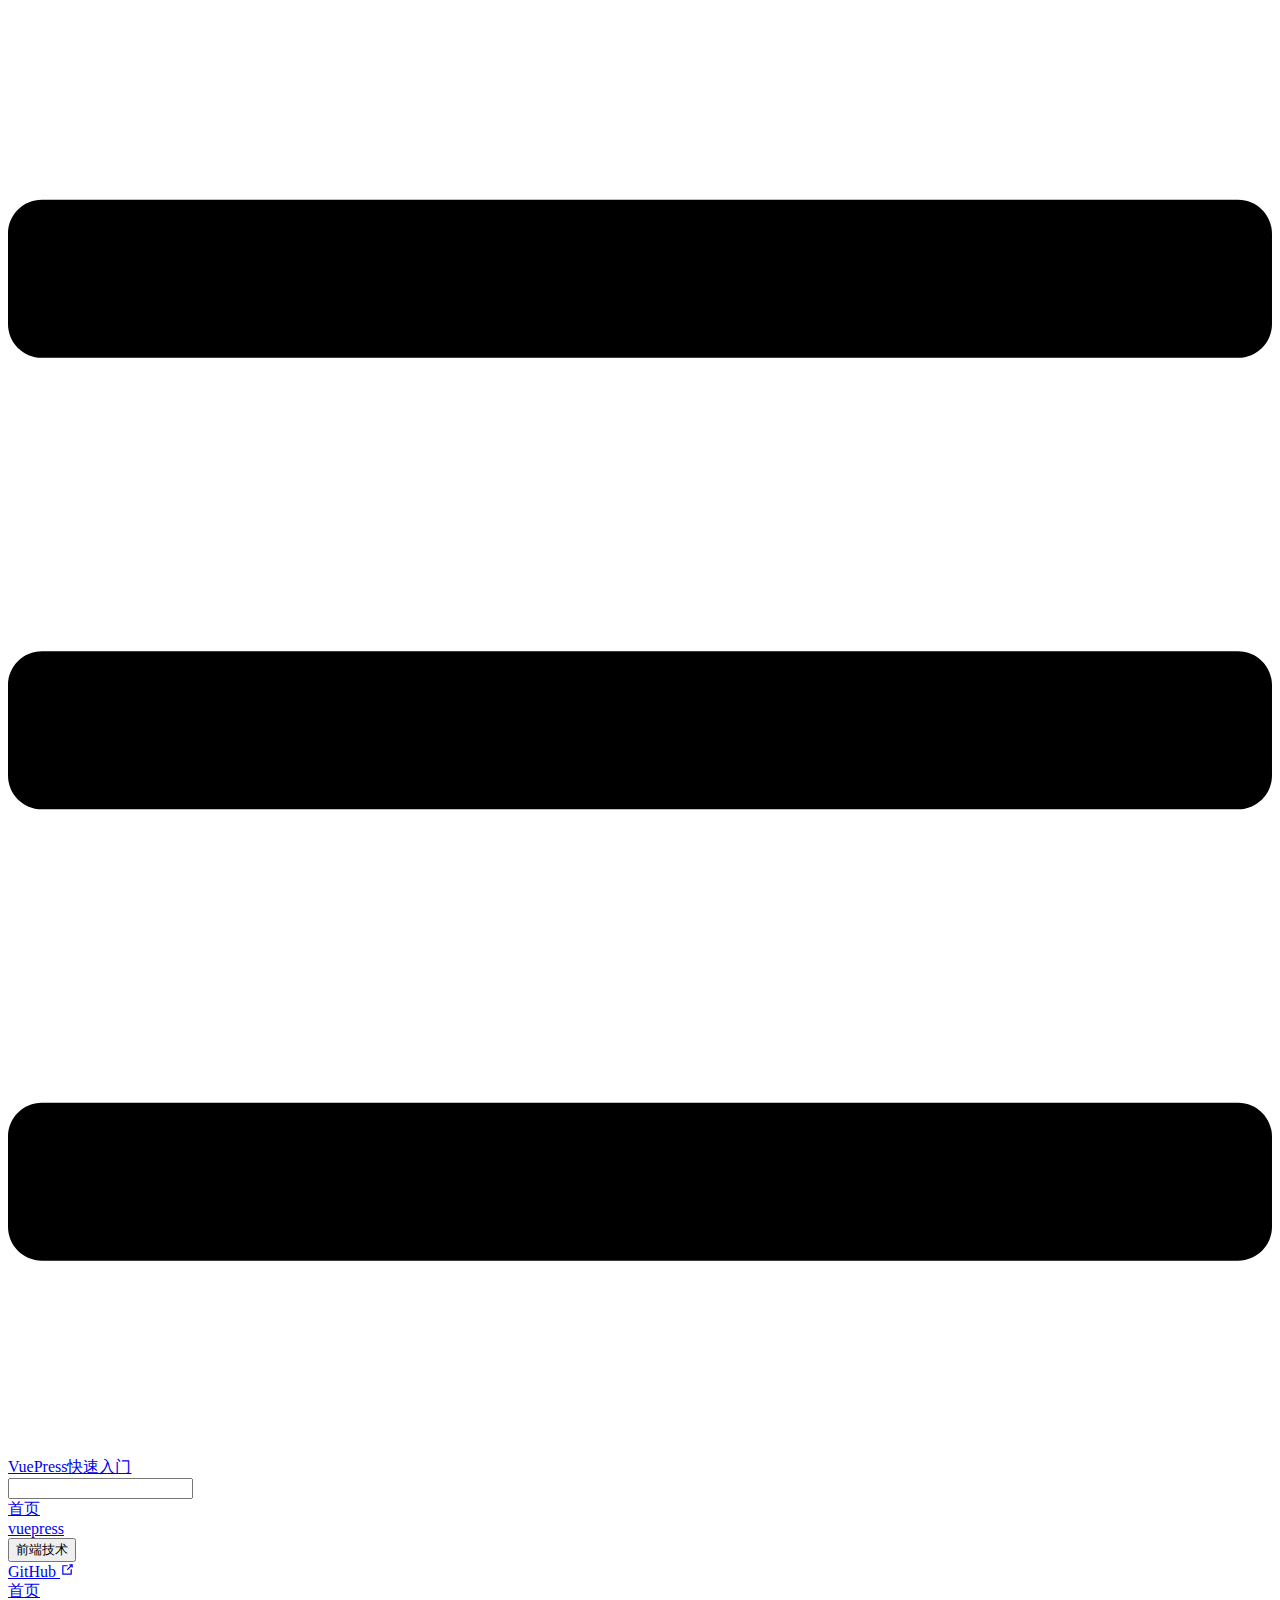
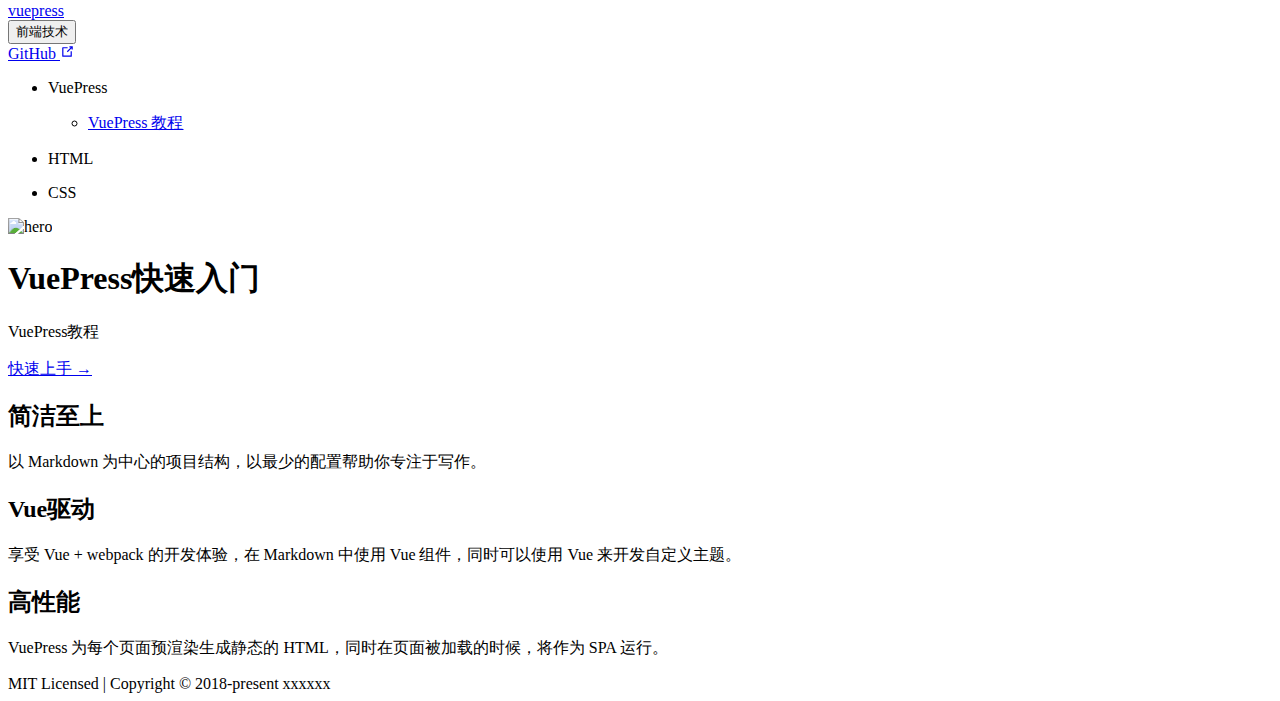
==== index.html @ b72baf1f "web done" ====
<!DOCTYPE html>
<html lang="en-US">
  <head>
    <meta charset="utf-8">
    <meta name="viewport" content="width=device-width,initial-scale=1">
    <title>VuePress快速入门</title>
    <meta name="description" content="VuePress教程">
    <link rel="icon" href="/documents/img/favicon.ico">
    
    <link rel="preload" href="/documents/assets/css/0.styles.11c96af7.css" as="style"><link rel="preload" href="/documents/assets/js/app.f3f5b947.js" as="script"><link rel="preload" href="/documents/assets/js/2.f9c029fd.js" as="script"><link rel="preload" href="/documents/assets/js/5.b87efac7.js" as="script"><link rel="prefetch" href="/documents/assets/js/3.55265c94.js"><link rel="prefetch" href="/documents/assets/js/4.b58c1e7f.js"><link rel="prefetch" href="/documents/assets/js/6.9ee02d22.js"><link rel="prefetch" href="/documents/assets/js/7.bc0d1daf.js"><link rel="prefetch" href="/documents/assets/js/8.223f923e.js"><link rel="prefetch" href="/documents/assets/js/9.789901e0.js">
    <link rel="stylesheet" href="/documents/assets/css/0.styles.11c96af7.css">
  </head>
  <body>
    <div id="app" data-server-rendered="true"><div class="theme-container no-sidebar"><header class="navbar"><div class="sidebar-button"><svg xmlns="http://www.w3.org/2000/svg" aria-hidden="true" role="img" viewBox="0 0 448 512" class="icon"><path fill="currentColor" d="M436 124H12c-6.627 0-12-5.373-12-12V80c0-6.627 5.373-12 12-12h424c6.627 0 12 5.373 12 12v32c0 6.627-5.373 12-12 12zm0 160H12c-6.627 0-12-5.373-12-12v-32c0-6.627 5.373-12 12-12h424c6.627 0 12 5.373 12 12v32c0 6.627-5.373 12-12 12zm0 160H12c-6.627 0-12-5.373-12-12v-32c0-6.627 5.373-12 12-12h424c6.627 0 12 5.373 12 12v32c0 6.627-5.373 12-12 12z"></path></svg></div> <a href="/documents/" class="home-link router-link-exact-active router-link-active"><!----> <span class="site-name">VuePress快速入门</span></a> <div class="links"><div class="search-box"><input aria-label="Search" autocomplete="off" spellcheck="false" value=""> <!----></div> <nav class="nav-links can-hide"><div class="nav-item"><a href="/documents/" class="nav-link router-link-exact-active router-link-active">首页</a></div><div class="nav-item"><a href="/documents/pages/vuepress/" class="nav-link">vuepress</a></div><div class="nav-item"><div class="dropdown-wrapper"><button type="button" aria-label="前端技术" class="dropdown-title"><span class="title">前端技术</span> <span class="arrow right"></span></button> <ul class="nav-dropdown" style="display:none;"><li class="dropdown-item"><!----> <a href="/documents/pages/html/" class="nav-link">HTML</a></li><li class="dropdown-item"><!----> <a href="/documents/pages/css/" class="nav-link">CSS</a></li></ul></div></div> <a href="https://github.com/syvue/documents" target="_blank" rel="noopener noreferrer" class="repo-link">
    GitHub
    <svg xmlns="http://www.w3.org/2000/svg" aria-hidden="true" x="0px" y="0px" viewBox="0 0 100 100" width="15" height="15" class="icon outbound"><path fill="currentColor" d="M18.8,85.1h56l0,0c2.2,0,4-1.8,4-4v-32h-8v28h-48v-48h28v-8h-32l0,0c-2.2,0-4,1.8-4,4v56C14.8,83.3,16.6,85.1,18.8,85.1z"></path> <polygon fill="currentColor" points="45.7,48.7 51.3,54.3 77.2,28.5 77.2,37.2 85.2,37.2 85.2,14.9 62.8,14.9 62.8,22.9 71.5,22.9"></polygon></svg></a></nav></div></header> <div class="sidebar-mask"></div> <aside class="sidebar"><nav class="nav-links"><div class="nav-item"><a href="/documents/" class="nav-link router-link-exact-active router-link-active">首页</a></div><div class="nav-item"><a href="/documents/pages/vuepress/" class="nav-link">vuepress</a></div><div class="nav-item"><div class="dropdown-wrapper"><button type="button" aria-label="前端技术" class="dropdown-title"><span class="title">前端技术</span> <span class="arrow right"></span></button> <ul class="nav-dropdown" style="display:none;"><li class="dropdown-item"><!----> <a href="/documents/pages/html/" class="nav-link">HTML</a></li><li class="dropdown-item"><!----> <a href="/documents/pages/css/" class="nav-link">CSS</a></li></ul></div></div> <a href="https://github.com/syvue/documents" target="_blank" rel="noopener noreferrer" class="repo-link">
    GitHub
    <svg xmlns="http://www.w3.org/2000/svg" aria-hidden="true" x="0px" y="0px" viewBox="0 0 100 100" width="15" height="15" class="icon outbound"><path fill="currentColor" d="M18.8,85.1h56l0,0c2.2,0,4-1.8,4-4v-32h-8v28h-48v-48h28v-8h-32l0,0c-2.2,0-4,1.8-4,4v56C14.8,83.3,16.6,85.1,18.8,85.1z"></path> <polygon fill="currentColor" points="45.7,48.7 51.3,54.3 77.2,28.5 77.2,37.2 85.2,37.2 85.2,14.9 62.8,14.9 62.8,22.9 71.5,22.9"></polygon></svg></a></nav>  <ul class="sidebar-links"><li><section class="sidebar-group collapsable depth-0"><p class="sidebar-heading open"><span>VuePress</span> <span class="arrow down"></span></p> <ul class="sidebar-links sidebar-group-items"><li><a href="/documents/pages/vuepress.html" class="sidebar-link">VuePress 教程</a></li></ul></section></li><li><section class="sidebar-group collapsable depth-0"><p class="sidebar-heading"><span>HTML</span> <span class="arrow right"></span></p> <!----></section></li><li><section class="sidebar-group collapsable depth-0"><p class="sidebar-heading"><span>CSS</span> <span class="arrow right"></span></p> <!----></section></li></ul> </aside> <main aria-labelledby="main-title" class="home"><header class="hero"><img src="/documents/img/favicon.ico" alt="hero"> <h1 id="main-title">VuePress快速入门</h1> <p class="description">
      VuePress教程
    </p> <p class="action"><a href="/documents/pages/vuepress/" class="nav-link action-button">快速上手 →</a></p></header> <div class="features"><div class="feature"><h2>简洁至上</h2> <p>以 Markdown 为中心的项目结构，以最少的配置帮助你专注于写作。</p></div><div class="feature"><h2>Vue驱动</h2> <p>享受 Vue + webpack 的开发体验，在 Markdown 中使用 Vue 组件，同时可以使用 Vue 来开发自定义主题。</p></div><div class="feature"><h2>高性能</h2> <p>VuePress 为每个页面预渲染生成静态的 HTML，同时在页面被加载的时候，将作为 SPA 运行。</p></div></div> <div class="theme-default-content custom content__default"></div> <div class="footer">
    MIT Licensed | Copyright © 2018-present xxxxxx
  </div></main></div><div class="global-ui"></div></div>
    <script src="/documents/assets/js/app.f3f5b947.js" defer></script><script src="/documents/assets/js/2.f9c029fd.js" defer></script><script src="/documents/assets/js/5.b87efac7.js" defer></script>
  </body>
</html>
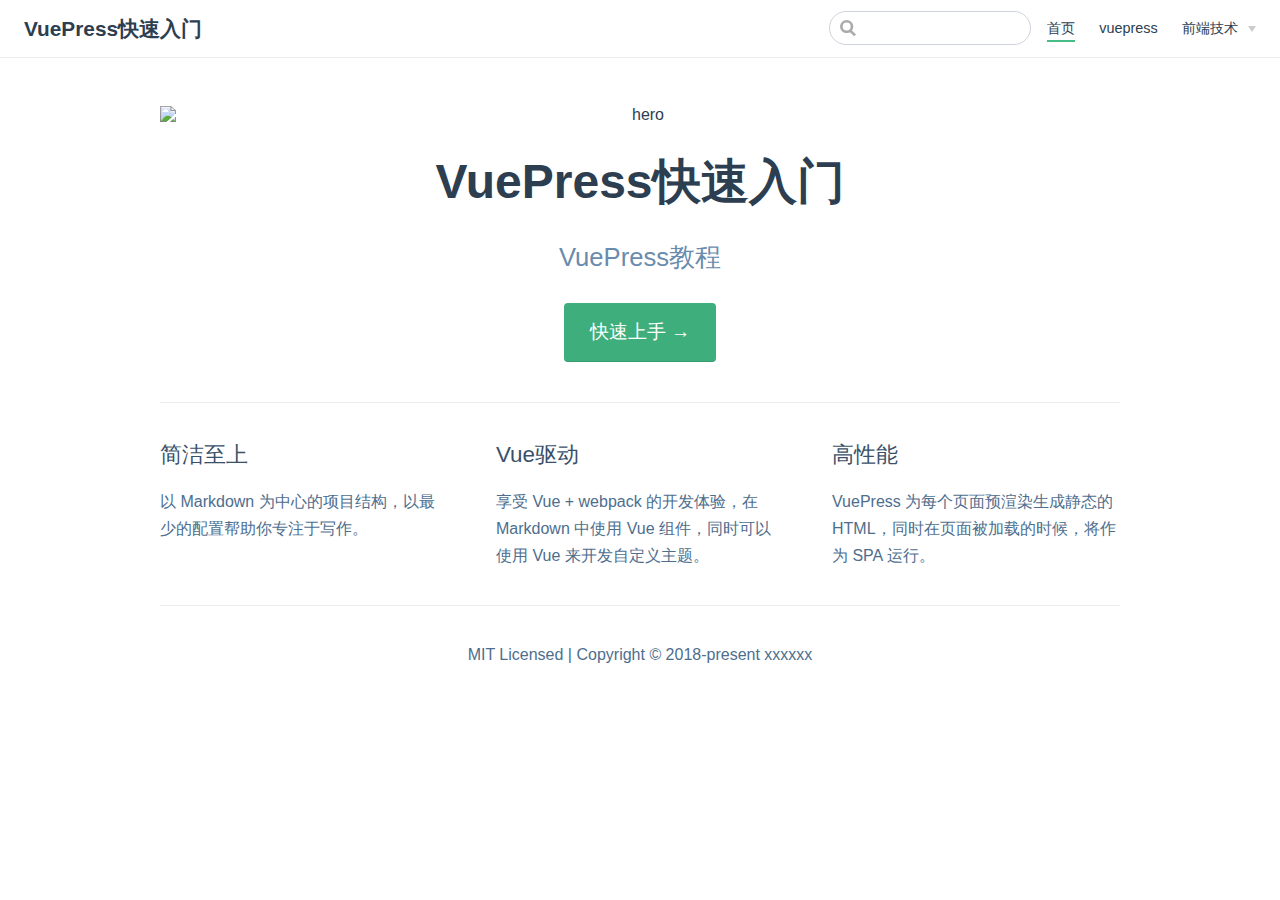
==== commit c929066e: "new change" ====
--- a/index.html
+++ b/index.html
@@ -5,21 +5,17 @@
     <meta name="viewport" content="width=device-width,initial-scale=1">
     <title>VuePress快速入门</title>
     <meta name="description" content="VuePress教程">
-    <link rel="icon" href="/documents/img/favicon.ico">
+    <link rel="icon" href="/img/favicon.ico">
     
-    <link rel="preload" href="/documents/assets/css/0.styles.11c96af7.css" as="style"><link rel="preload" href="/documents/assets/js/app.f3f5b947.js" as="script"><link rel="preload" href="/documents/assets/js/2.f9c029fd.js" as="script"><link rel="preload" href="/documents/assets/js/5.b87efac7.js" as="script"><link rel="prefetch" href="/documents/assets/js/3.55265c94.js"><link rel="prefetch" href="/documents/assets/js/4.b58c1e7f.js"><link rel="prefetch" href="/documents/assets/js/6.9ee02d22.js"><link rel="prefetch" href="/documents/assets/js/7.bc0d1daf.js"><link rel="prefetch" href="/documents/assets/js/8.223f923e.js"><link rel="prefetch" href="/documents/assets/js/9.789901e0.js">
-    <link rel="stylesheet" href="/documents/assets/css/0.styles.11c96af7.css">
+    <link rel="preload" href="/assets/css/0.styles.63da287a.css" as="style"><link rel="preload" href="/assets/js/app.2dcbf9ab.js" as="script"><link rel="preload" href="/assets/js/2.f9c029fd.js" as="script"><link rel="preload" href="/assets/js/5.b87efac7.js" as="script"><link rel="prefetch" href="/assets/js/3.55265c94.js"><link rel="prefetch" href="/assets/js/4.b58c1e7f.js"><link rel="prefetch" href="/assets/js/6.4aeed591.js"><link rel="prefetch" href="/assets/js/7.896a09c6.js"><link rel="prefetch" href="/assets/js/8.ec13736f.js"><link rel="prefetch" href="/assets/js/9.789901e0.js">
+    <link rel="stylesheet" href="/assets/css/0.styles.63da287a.css">
   </head>
   <body>
-    <div id="app" data-server-rendered="true"><div class="theme-container no-sidebar"><header class="navbar"><div class="sidebar-button"><svg xmlns="http://www.w3.org/2000/svg" aria-hidden="true" role="img" viewBox="0 0 448 512" class="icon"><path fill="currentColor" d="M436 124H12c-6.627 0-12-5.373-12-12V80c0-6.627 5.373-12 12-12h424c6.627 0 12 5.373 12 12v32c0 6.627-5.373 12-12 12zm0 160H12c-6.627 0-12-5.373-12-12v-32c0-6.627 5.373-12 12-12h424c6.627 0 12 5.373 12 12v32c0 6.627-5.373 12-12 12zm0 160H12c-6.627 0-12-5.373-12-12v-32c0-6.627 5.373-12 12-12h424c6.627 0 12 5.373 12 12v32c0 6.627-5.373 12-12 12z"></path></svg></div> <a href="/documents/" class="home-link router-link-exact-active router-link-active"><!----> <span class="site-name">VuePress快速入门</span></a> <div class="links"><div class="search-box"><input aria-label="Search" autocomplete="off" spellcheck="false" value=""> <!----></div> <nav class="nav-links can-hide"><div class="nav-item"><a href="/documents/" class="nav-link router-link-exact-active router-link-active">首页</a></div><div class="nav-item"><a href="/documents/pages/vuepress/" class="nav-link">vuepress</a></div><div class="nav-item"><div class="dropdown-wrapper"><button type="button" aria-label="前端技术" class="dropdown-title"><span class="title">前端技术</span> <span class="arrow right"></span></button> <ul class="nav-dropdown" style="display:none;"><li class="dropdown-item"><!----> <a href="/documents/pages/html/" class="nav-link">HTML</a></li><li class="dropdown-item"><!----> <a href="/documents/pages/css/" class="nav-link">CSS</a></li></ul></div></div> <a href="https://github.com/syvue/documents" target="_blank" rel="noopener noreferrer" class="repo-link">
-    GitHub
-    <svg xmlns="http://www.w3.org/2000/svg" aria-hidden="true" x="0px" y="0px" viewBox="0 0 100 100" width="15" height="15" class="icon outbound"><path fill="currentColor" d="M18.8,85.1h56l0,0c2.2,0,4-1.8,4-4v-32h-8v28h-48v-48h28v-8h-32l0,0c-2.2,0-4,1.8-4,4v56C14.8,83.3,16.6,85.1,18.8,85.1z"></path> <polygon fill="currentColor" points="45.7,48.7 51.3,54.3 77.2,28.5 77.2,37.2 85.2,37.2 85.2,14.9 62.8,14.9 62.8,22.9 71.5,22.9"></polygon></svg></a></nav></div></header> <div class="sidebar-mask"></div> <aside class="sidebar"><nav class="nav-links"><div class="nav-item"><a href="/documents/" class="nav-link router-link-exact-active router-link-active">首页</a></div><div class="nav-item"><a href="/documents/pages/vuepress/" class="nav-link">vuepress</a></div><div class="nav-item"><div class="dropdown-wrapper"><button type="button" aria-label="前端技术" class="dropdown-title"><span class="title">前端技术</span> <span class="arrow right"></span></button> <ul class="nav-dropdown" style="display:none;"><li class="dropdown-item"><!----> <a href="/documents/pages/html/" class="nav-link">HTML</a></li><li class="dropdown-item"><!----> <a href="/documents/pages/css/" class="nav-link">CSS</a></li></ul></div></div> <a href="https://github.com/syvue/documents" target="_blank" rel="noopener noreferrer" class="repo-link">
-    GitHub
-    <svg xmlns="http://www.w3.org/2000/svg" aria-hidden="true" x="0px" y="0px" viewBox="0 0 100 100" width="15" height="15" class="icon outbound"><path fill="currentColor" d="M18.8,85.1h56l0,0c2.2,0,4-1.8,4-4v-32h-8v28h-48v-48h28v-8h-32l0,0c-2.2,0-4,1.8-4,4v56C14.8,83.3,16.6,85.1,18.8,85.1z"></path> <polygon fill="currentColor" points="45.7,48.7 51.3,54.3 77.2,28.5 77.2,37.2 85.2,37.2 85.2,14.9 62.8,14.9 62.8,22.9 71.5,22.9"></polygon></svg></a></nav>  <ul class="sidebar-links"><li><section class="sidebar-group collapsable depth-0"><p class="sidebar-heading open"><span>VuePress</span> <span class="arrow down"></span></p> <ul class="sidebar-links sidebar-group-items"><li><a href="/documents/pages/vuepress.html" class="sidebar-link">VuePress 教程</a></li></ul></section></li><li><section class="sidebar-group collapsable depth-0"><p class="sidebar-heading"><span>HTML</span> <span class="arrow right"></span></p> <!----></section></li><li><section class="sidebar-group collapsable depth-0"><p class="sidebar-heading"><span>CSS</span> <span class="arrow right"></span></p> <!----></section></li></ul> </aside> <main aria-labelledby="main-title" class="home"><header class="hero"><img src="/documents/img/favicon.ico" alt="hero"> <h1 id="main-title">VuePress快速入门</h1> <p class="description">
+    <div id="app" data-server-rendered="true"><div class="theme-container no-sidebar"><header class="navbar"><div class="sidebar-button"><svg xmlns="http://www.w3.org/2000/svg" aria-hidden="true" role="img" viewBox="0 0 448 512" class="icon"><path fill="currentColor" d="M436 124H12c-6.627 0-12-5.373-12-12V80c0-6.627 5.373-12 12-12h424c6.627 0 12 5.373 12 12v32c0 6.627-5.373 12-12 12zm0 160H12c-6.627 0-12-5.373-12-12v-32c0-6.627 5.373-12 12-12h424c6.627 0 12 5.373 12 12v32c0 6.627-5.373 12-12 12zm0 160H12c-6.627 0-12-5.373-12-12v-32c0-6.627 5.373-12 12-12h424c6.627 0 12 5.373 12 12v32c0 6.627-5.373 12-12 12z"></path></svg></div> <a href="/" class="home-link router-link-exact-active router-link-active"><!----> <span class="site-name">VuePress快速入门</span></a> <div class="links"><div class="search-box"><input aria-label="Search" autocomplete="off" spellcheck="false" value=""> <!----></div> <nav class="nav-links can-hide"><div class="nav-item"><a href="/" class="nav-link router-link-exact-active router-link-active">首页</a></div><div class="nav-item"><a href="/pages/vuepress/" class="nav-link">vuepress</a></div><div class="nav-item"><div class="dropdown-wrapper"><button type="button" aria-label="前端技术" class="dropdown-title"><span class="title">前端技术</span> <span class="arrow right"></span></button> <ul class="nav-dropdown" style="display:none;"><li class="dropdown-item"><!----> <a href="/pages/html/" class="nav-link">HTML</a></li><li class="dropdown-item"><!----> <a href="/pages/css/" class="nav-link">CSS</a></li></ul></div></div> <!----></nav></div></header> <div class="sidebar-mask"></div> <aside class="sidebar"><nav class="nav-links"><div class="nav-item"><a href="/" class="nav-link router-link-exact-active router-link-active">首页</a></div><div class="nav-item"><a href="/pages/vuepress/" class="nav-link">vuepress</a></div><div class="nav-item"><div class="dropdown-wrapper"><button type="button" aria-label="前端技术" class="dropdown-title"><span class="title">前端技术</span> <span class="arrow right"></span></button> <ul class="nav-dropdown" style="display:none;"><li class="dropdown-item"><!----> <a href="/pages/html/" class="nav-link">HTML</a></li><li class="dropdown-item"><!----> <a href="/pages/css/" class="nav-link">CSS</a></li></ul></div></div> <!----></nav>  <ul class="sidebar-links"><li><section class="sidebar-group collapsable depth-0"><p class="sidebar-heading open"><span>VuePress</span> <span class="arrow down"></span></p> <ul class="sidebar-links sidebar-group-items"><li><a href="/pages/vuepress.html" class="sidebar-link">VuePress 教程</a></li></ul></section></li><li><section class="sidebar-group collapsable depth-0"><p class="sidebar-heading"><span>HTML</span> <span class="arrow right"></span></p> <!----></section></li><li><section class="sidebar-group collapsable depth-0"><p class="sidebar-heading"><span>CSS</span> <span class="arrow right"></span></p> <!----></section></li></ul> </aside> <main aria-labelledby="main-title" class="home"><header class="hero"><img src="/img/favicon.ico" alt="hero"> <h1 id="main-title">VuePress快速入门</h1> <p class="description">
       VuePress教程
-    </p> <p class="action"><a href="/documents/pages/vuepress/" class="nav-link action-button">快速上手 →</a></p></header> <div class="features"><div class="feature"><h2>简洁至上</h2> <p>以 Markdown 为中心的项目结构，以最少的配置帮助你专注于写作。</p></div><div class="feature"><h2>Vue驱动</h2> <p>享受 Vue + webpack 的开发体验，在 Markdown 中使用 Vue 组件，同时可以使用 Vue 来开发自定义主题。</p></div><div class="feature"><h2>高性能</h2> <p>VuePress 为每个页面预渲染生成静态的 HTML，同时在页面被加载的时候，将作为 SPA 运行。</p></div></div> <div class="theme-default-content custom content__default"></div> <div class="footer">
+    </p> <p class="action"><a href="/pages/vuepress/" class="nav-link action-button">快速上手 →</a></p></header> <div class="features"><div class="feature"><h2>简洁至上</h2> <p>以 Markdown 为中心的项目结构，以最少的配置帮助你专注于写作。</p></div><div class="feature"><h2>Vue驱动</h2> <p>享受 Vue + webpack 的开发体验，在 Markdown 中使用 Vue 组件，同时可以使用 Vue 来开发自定义主题。</p></div><div class="feature"><h2>高性能</h2> <p>VuePress 为每个页面预渲染生成静态的 HTML，同时在页面被加载的时候，将作为 SPA 运行。</p></div></div> <div class="theme-default-content custom content__default"></div> <div class="footer">
     MIT Licensed | Copyright © 2018-present xxxxxx
   </div></main></div><div class="global-ui"></div></div>
-    <script src="/documents/assets/js/app.f3f5b947.js" defer></script><script src="/documents/assets/js/2.f9c029fd.js" defer></script><script src="/documents/assets/js/5.b87efac7.js" defer></script>
+    <script src="/assets/js/app.2dcbf9ab.js" defer></script><script src="/assets/js/2.f9c029fd.js" defer></script><script src="/assets/js/5.b87efac7.js" defer></script>
   </body>
 </html>
--- a/assets/css/0.styles.63da287a.css
+++ b/assets/css/0.styles.63da287a.css
@@ -0,0 +1 @@
+#nprogress{pointer-events:none}#nprogress .bar{background:#3eaf7c;position:fixed;z-index:1031;top:0;left:0;width:100%;height:2px}#nprogress .peg{display:block;position:absolute;right:0;width:100px;height:100%;box-shadow:0 0 10px #3eaf7c,0 0 5px #3eaf7c;opacity:1;-webkit-transform:rotate(3deg) translateY(-4px);transform:rotate(3deg) translateY(-4px)}#nprogress .spinner{display:block;position:fixed;z-index:1031;top:15px;right:15px}#nprogress .spinner-icon{width:18px;height:18px;box-sizing:border-box;border-color:#3eaf7c transparent transparent #3eaf7c;border-style:solid;border-width:2px;border-radius:50%;-webkit-animation:nprogress-spinner .4s linear infinite;animation:nprogress-spinner .4s linear infinite}.nprogress-custom-parent{overflow:hidden;position:relative}.nprogress-custom-parent #nprogress .bar,.nprogress-custom-parent #nprogress .spinner{position:absolute}@-webkit-keyframes nprogress-spinner{0%{-webkit-transform:rotate(0deg);transform:rotate(0deg)}to{-webkit-transform:rotate(1turn);transform:rotate(1turn)}}@keyframes nprogress-spinner{0%{-webkit-transform:rotate(0deg);transform:rotate(0deg)}to{-webkit-transform:rotate(1turn);transform:rotate(1turn)}}.icon.outbound{color:#aaa;display:inline-block;vertical-align:middle;position:relative;top:-1px}.home{padding:3.6rem 2rem 0;max-width:960px;margin:0 auto;display:block}.home .hero{text-align:center}.home .hero img{max-width:100%;max-height:280px;display:block;margin:3rem auto 1.5rem}.home .hero h1{font-size:3rem}.home .hero .action,.home .hero .description,.home .hero h1{margin:1.8rem auto}.home .hero .description{max-width:35rem;font-size:1.6rem;line-height:1.3;color:#6a8bad}.home .hero .action-button{display:inline-block;font-size:1.2rem;color:#fff;background-color:#3eaf7c;padding:.8rem 1.6rem;border-radius:4px;-webkit-transition:background-color .1s ease;transition:background-color .1s ease;box-sizing:border-box;border-bottom:1px solid #389d70}.home .hero .action-button:hover{background-color:#4abf8a}.home .features{border-top:1px solid #eaecef;padding:1.2rem 0;margin-top:2.5rem;display:-webkit-box;display:flex;flex-wrap:wrap;-webkit-box-align:start;align-items:flex-start;align-content:stretch;-webkit-box-pack:justify;justify-content:space-between}.home .feature{-webkit-box-flex:1;flex-grow:1;flex-basis:30%;max-width:30%}.home .feature h2{font-size:1.4rem;font-weight:500;border-bottom:none;padding-bottom:0;color:#3a5169}.home .feature p{color:#4e6e8e}.home .footer{padding:2.5rem;border-top:1px solid #eaecef;text-align:center;color:#4e6e8e}@media (max-width:719px){.home .features{-webkit-box-orient:vertical;-webkit-box-direction:normal;flex-direction:column}.home .feature{max-width:100%;padding:0 2.5rem}}@media (max-width:419px){.home{padding-left:1.5rem;padding-right:1.5rem}.home .hero img{max-height:210px;margin:2rem auto 1.2rem}.home .hero h1{font-size:2rem}.home .hero .action,.home .hero .description,.home .hero h1{margin:1.2rem auto}.home .hero .description{font-size:1.2rem}.home .hero .action-button{font-size:1rem;padding:.6rem 1.2rem}.home .feature h2{font-size:1.25rem}}.search-box{display:inline-block;position:relative;margin-right:1rem}.search-box input{cursor:text;width:10rem;height:2rem;color:#4e6e8e;display:inline-block;border:1px solid #cfd4db;border-radius:2rem;font-size:.9rem;line-height:2rem;padding:0 .5rem 0 2rem;outline:none;-webkit-transition:all .2s ease;transition:all .2s ease;background:#fff url(/assets/img/search.83621669.svg) .6rem .5rem no-repeat;background-size:1rem}.search-box input:focus{cursor:auto;border-color:#3eaf7c}.search-box .suggestions{background:#fff;width:20rem;position:absolute;top:1.5rem;border:1px solid #cfd4db;border-radius:6px;padding:.4rem;list-style-type:none}.search-box .suggestions.align-right{right:0}.search-box .suggestion{line-height:1.4;padding:.4rem .6rem;border-radius:4px;cursor:pointer}.search-box .suggestion a{white-space:normal;color:#5d82a6}.search-box .suggestion a .page-title{font-weight:600}.search-box .suggestion a .header{font-size:.9em;margin-left:.25em}.search-box .suggestion.focused{background-color:#f3f4f5}.search-box .suggestion.focused a{color:#3eaf7c}@media (max-width:959px){.search-box input{cursor:pointer;width:0;border-color:transparent;position:relative}.search-box input:focus{cursor:text;left:0;width:10rem}}@media (-ms-high-contrast:none){.search-box input{height:2rem}}@media (max-width:959px) and (min-width:719px){.search-box .suggestions{left:0}}@media (max-width:719px){.search-box{margin-right:0}.search-box input{left:1rem}.search-box .suggestions{right:0}}@media (max-width:419px){.search-box .suggestions{width:calc(100vw - 4rem)}.search-box input:focus{width:8rem}}.sidebar-button{cursor:pointer;display:none;width:1.25rem;height:1.25rem;position:absolute;padding:.6rem;top:.6rem;left:1rem}.sidebar-button .icon{display:block;width:1.25rem;height:1.25rem}@media (max-width:719px){.sidebar-button{display:block}}.dropdown-enter,.dropdown-leave-to{height:0!important}.dropdown-wrapper{cursor:pointer}.dropdown-wrapper .dropdown-title{display:block;font-size:.9rem;font-family:inherit;cursor:inherit;padding:inherit;line-height:1.4rem;background:transparent;border:none;font-weight:500;color:#2c3e50}.dropdown-wrapper .dropdown-title:hover{border-color:transparent}.dropdown-wrapper .dropdown-title .arrow{vertical-align:middle;margin-top:-1px;margin-left:.4rem}.dropdown-wrapper .nav-dropdown .dropdown-item{color:inherit;line-height:1.7rem}.dropdown-wrapper .nav-dropdown .dropdown-item h4{margin:.45rem 0 0;border-top:1px solid #eee;padding:.45rem 1.5rem 0 1.25rem}.dropdown-wrapper .nav-dropdown .dropdown-item .dropdown-subitem-wrapper{padding:0;list-style:none}.dropdown-wrapper .nav-dropdown .dropdown-item .dropdown-subitem-wrapper .dropdown-subitem{font-size:.9em}.dropdown-wrapper .nav-dropdown .dropdown-item a{display:block;line-height:1.7rem;position:relative;border-bottom:none;font-weight:400;margin-bottom:0;padding:0 1.5rem 0 1.25rem}.dropdown-wrapper .nav-dropdown .dropdown-item a.router-link-active,.dropdown-wrapper .nav-dropdown .dropdown-item a:hover{color:#3eaf7c}.dropdown-wrapper .nav-dropdown .dropdown-item a.router-link-active:after{content:"";width:0;height:0;border-left:5px solid #3eaf7c;border-top:3px solid transparent;border-bottom:3px solid transparent;position:absolute;top:calc(50% - 2px);left:9px}.dropdown-wrapper .nav-dropdown .dropdown-item:first-child h4{margin-top:0;padding-top:0;border-top:0}@media (max-width:719px){.dropdown-wrapper.open .dropdown-title{margin-bottom:.5rem}.dropdown-wrapper .dropdown-title{font-weight:600;font-size:inherit}.dropdown-wrapper .dropdown-title:hover{color:#3eaf7c}.dropdown-wrapper .nav-dropdown{-webkit-transition:height .1s ease-out;transition:height .1s ease-out;overflow:hidden}.dropdown-wrapper .nav-dropdown .dropdown-item h4{border-top:0;margin-top:0;padding-top:0}.dropdown-wrapper .nav-dropdown .dropdown-item>a,.dropdown-wrapper .nav-dropdown .dropdown-item h4{font-size:15px;line-height:2rem}.dropdown-wrapper .nav-dropdown .dropdown-item .dropdown-subitem{font-size:14px;padding-left:1rem}}@media (min-width:719px){.dropdown-wrapper{height:1.8rem}.dropdown-wrapper.open .nav-dropdown,.dropdown-wrapper:hover .nav-dropdown{display:block!important}.dropdown-wrapper.open:blur{display:none}.dropdown-wrapper .dropdown-title .arrow{border-left:4px solid transparent;border-right:4px solid transparent;border-top:6px solid #ccc;border-bottom:0}.dropdown-wrapper .nav-dropdown{display:none;height:auto!important;box-sizing:border-box;max-height:calc(100vh - 2.7rem);overflow-y:auto;position:absolute;top:100%;right:0;background-color:#fff;padding:.6rem 0;border:1px solid;border-color:#ddd #ddd #ccc;text-align:left;border-radius:.25rem;white-space:nowrap;margin:0}}.nav-links{display:inline-block}.nav-links a{line-height:1.4rem;color:inherit}.nav-links a.router-link-active,.nav-links a:hover{color:#3eaf7c}.nav-links .nav-item{position:relative;display:inline-block;margin-left:1.5rem;line-height:2rem}.nav-links .nav-item:first-child{margin-left:0}.nav-links .repo-link{margin-left:1.5rem}@media (max-width:719px){.nav-links .nav-item,.nav-links .repo-link{margin-left:0}}@media (min-width:719px){.nav-links a.router-link-active,.nav-links a:hover{color:#2c3e50}.nav-item>a:not(.external).router-link-active,.nav-item>a:not(.external):hover{margin-bottom:-2px;border-bottom:2px solid #46bd87}}.navbar{padding:.7rem 1.5rem;line-height:2.2rem}.navbar a,.navbar img,.navbar span{display:inline-block}.navbar .logo{height:2.2rem;min-width:2.2rem;margin-right:.8rem;vertical-align:top}.navbar .site-name{font-size:1.3rem;font-weight:600;color:#2c3e50;position:relative}.navbar .links{padding-left:1.5rem;box-sizing:border-box;background-color:#fff;white-space:nowrap;font-size:.9rem;position:absolute;right:1.5rem;top:.7rem;display:-webkit-box;display:flex}.navbar .links .search-box{-webkit-box-flex:0;flex:0 0 auto;vertical-align:top}@media (max-width:719px){.navbar{padding-left:4rem}.navbar .can-hide{display:none}.navbar .links{padding-left:1.5rem}.navbar .site-name{width:calc(100vw - 9.4rem);overflow:hidden;white-space:nowrap;text-overflow:ellipsis}}.page-edit{max-width:740px;margin:0 auto;padding:2rem 2.5rem}@media (max-width:959px){.page-edit{padding:2rem}}@media (max-width:419px){.page-edit{padding:1.5rem}}.page-edit{padding-top:1rem;padding-bottom:1rem;overflow:auto}.page-edit .edit-link{display:inline-block}.page-edit .edit-link a{color:#4e6e8e;margin-right:.25rem}.page-edit .last-updated{float:right;font-size:.9em}.page-edit .last-updated .prefix{font-weight:500;color:#4e6e8e}.page-edit .last-updated .time{font-weight:400;color:#aaa}@media (max-width:719px){.page-edit .edit-link{margin-bottom:.5rem}.page-edit .last-updated{font-size:.8em;float:none;text-align:left}}.page-nav{max-width:740px;margin:0 auto;padding:2rem 2.5rem}@media (max-width:959px){.page-nav{padding:2rem}}@media (max-width:419px){.page-nav{padding:1.5rem}}.page-nav{padding-top:1rem;padding-bottom:0}.page-nav .inner{min-height:2rem;margin-top:0;border-top:1px solid #eaecef;padding-top:1rem;overflow:auto}.page-nav .next{float:right}.page{padding-bottom:2rem;display:block}.sidebar-group .sidebar-group{padding-left:.5em}.sidebar-group:not(.collapsable) .sidebar-heading:not(.clickable){cursor:auto;color:inherit}.sidebar-group.is-sub-group{padding-left:0}.sidebar-group.is-sub-group>.sidebar-heading{font-size:.95em;line-height:1.4;font-weight:400;padding-left:2rem}.sidebar-group.is-sub-group>.sidebar-heading:not(.clickable){opacity:.5}.sidebar-group.is-sub-group>.sidebar-group-items{padding-left:1rem}.sidebar-group.is-sub-group>.sidebar-group-items>li>.sidebar-link{font-size:.95em;border-left:none}.sidebar-group.depth-2>.sidebar-heading{border-left:none}.sidebar-heading{color:#2c3e50;-webkit-transition:color .15s ease;transition:color .15s ease;cursor:pointer;font-size:1.1em;font-weight:700;padding:.35rem 1.5rem .35rem 1.25rem;width:100%;box-sizing:border-box;margin:0;border-left:.25rem solid transparent}.sidebar-heading.open,.sidebar-heading:hover{color:inherit}.sidebar-heading .arrow{position:relative;top:-.12em;left:.5em}.sidebar-heading.clickable.active{font-weight:600;color:#3eaf7c;border-left-color:#3eaf7c}.sidebar-heading.clickable:hover{color:#3eaf7c}.sidebar-group-items{-webkit-transition:height .1s ease-out;transition:height .1s ease-out;font-size:.95em;overflow:hidden}.sidebar .sidebar-sub-headers{padding-left:1rem;font-size:.95em}a.sidebar-link{font-size:1em;font-weight:400;display:inline-block;color:#2c3e50;border-left:.25rem solid transparent;padding:.35rem 1rem .35rem 1.25rem;line-height:1.4;width:100%;box-sizing:border-box}a.sidebar-link:hover{color:#3eaf7c}a.sidebar-link.active{font-weight:600;color:#3eaf7c;border-left-color:#3eaf7c}.sidebar-group a.sidebar-link{padding-left:2rem}.sidebar-sub-headers a.sidebar-link{padding-top:.25rem;padding-bottom:.25rem;border-left:none}.sidebar-sub-headers a.sidebar-link.active{font-weight:500}.sidebar ul{padding:0;margin:0;list-style-type:none}.sidebar a{display:inline-block}.sidebar .nav-links{display:none;border-bottom:1px solid #eaecef;padding:.5rem 0 .75rem}.sidebar .nav-links a{font-weight:600}.sidebar .nav-links .nav-item,.sidebar .nav-links .repo-link{display:block;line-height:1.25rem;font-size:1.1em;padding:.5rem 0 .5rem 1.5rem}.sidebar>.sidebar-links{padding:1.5rem 0}.sidebar>.sidebar-links>li>a.sidebar-link{font-size:1.1em;line-height:1.7;font-weight:700}.sidebar>.sidebar-links>li:not(:first-child){margin-top:.75rem}@media (max-width:719px){.sidebar .nav-links{display:block}.sidebar .nav-links .dropdown-wrapper .nav-dropdown .dropdown-item a.router-link-active:after{top:calc(1rem - 2px)}.sidebar>.sidebar-links{padding:1rem 0}}code[class*=language-],pre[class*=language-]{color:#ccc;background:none;font-family:Consolas,Monaco,Andale Mono,Ubuntu Mono,monospace;font-size:1em;text-align:left;white-space:pre;word-spacing:normal;word-break:normal;word-wrap:normal;line-height:1.5;-moz-tab-size:4;-o-tab-size:4;tab-size:4;-webkit-hyphens:none;-ms-hyphens:none;hyphens:none}pre[class*=language-]{padding:1em;margin:.5em 0;overflow:auto}:not(pre)>code[class*=language-],pre[class*=language-]{background:#2d2d2d}:not(pre)>code[class*=language-]{padding:.1em;border-radius:.3em;white-space:normal}.token.block-comment,.token.cdata,.token.comment,.token.doctype,.token.prolog{color:#999}.token.punctuation{color:#ccc}.token.attr-name,.token.deleted,.token.namespace,.token.tag{color:#e2777a}.token.function-name{color:#6196cc}.token.boolean,.token.function,.token.number{color:#f08d49}.token.class-name,.token.constant,.token.property,.token.symbol{color:#f8c555}.token.atrule,.token.builtin,.token.important,.token.keyword,.token.selector{color:#cc99cd}.token.attr-value,.token.char,.token.regex,.token.string,.token.variable{color:#7ec699}.token.entity,.token.operator,.token.url{color:#67cdcc}.token.bold,.token.important{font-weight:700}.token.italic{font-style:italic}.token.entity{cursor:help}.token.inserted{color:green}.theme-default-content code{color:#476582;padding:.25rem .5rem;margin:0;font-size:.85em;background-color:rgba(27,31,35,.05);border-radius:3px}.theme-default-content code .token.deleted{color:#ec5975}.theme-default-content code .token.inserted{color:#3eaf7c}.theme-default-content pre,.theme-default-content pre[class*=language-]{line-height:1.4;padding:1.25rem 1.5rem;margin:.85rem 0;background-color:#282c34;border-radius:6px;overflow:auto}.theme-default-content pre[class*=language-] code,.theme-default-content pre code{color:#fff;padding:0;background-color:transparent;border-radius:0}div[class*=language-]{position:relative;background-color:#282c34;border-radius:6px}div[class*=language-] .highlight-lines{-webkit-user-select:none;-ms-user-select:none;user-select:none;padding-top:1.3rem;position:absolute;top:0;left:0;width:100%;line-height:1.4}div[class*=language-] .highlight-lines .highlighted{background-color:rgba(0,0,0,.66)}div[class*=language-] pre,div[class*=language-] pre[class*=language-]{background:transparent;position:relative;z-index:1}div[class*=language-]:before{position:absolute;z-index:3;top:.8em;right:1em;font-size:.75rem;color:hsla(0,0%,100%,.4)}div[class*=language-]:not(.line-numbers-mode) .line-numbers-wrapper{display:none}div[class*=language-].line-numbers-mode .highlight-lines .highlighted{position:relative}div[class*=language-].line-numbers-mode .highlight-lines .highlighted:before{content:" ";position:absolute;z-index:3;left:0;top:0;display:block;width:3.5rem;height:100%;background-color:rgba(0,0,0,.66)}div[class*=language-].line-numbers-mode pre{padding-left:4.5rem;vertical-align:middle}div[class*=language-].line-numbers-mode .line-numbers-wrapper{position:absolute;top:0;width:3.5rem;text-align:center;color:hsla(0,0%,100%,.3);padding:1.25rem 0;line-height:1.4}div[class*=language-].line-numbers-mode .line-numbers-wrapper br{-webkit-user-select:none;-ms-user-select:none;user-select:none}div[class*=language-].line-numbers-mode .line-numbers-wrapper .line-number{position:relative;z-index:4;-webkit-user-select:none;-ms-user-select:none;user-select:none;font-size:.85em}div[class*=language-].line-numbers-mode:after{content:"";position:absolute;z-index:2;top:0;left:0;width:3.5rem;height:100%;border-radius:6px 0 0 6px;border-right:1px solid rgba(0,0,0,.66);background-color:#282c34}div[class~=language-js]:before{content:"js"}div[class~=language-ts]:before{content:"ts"}div[class~=language-html]:before{content:"html"}div[class~=language-md]:before{content:"md"}div[class~=language-vue]:before{content:"vue"}div[class~=language-css]:before{content:"css"}div[class~=language-sass]:before{content:"sass"}div[class~=language-scss]:before{content:"scss"}div[class~=language-less]:before{content:"less"}div[class~=language-stylus]:before{content:"stylus"}div[class~=language-go]:before{content:"go"}div[class~=language-java]:before{content:"java"}div[class~=language-c]:before{content:"c"}div[class~=language-sh]:before{content:"sh"}div[class~=language-yaml]:before{content:"yaml"}div[class~=language-py]:before{content:"py"}div[class~=language-docker]:before{content:"docker"}div[class~=language-dockerfile]:before{content:"dockerfile"}div[class~=language-makefile]:before{content:"makefile"}div[class~=language-javascript]:before{content:"js"}div[class~=language-typescript]:before{content:"ts"}div[class~=language-markup]:before{content:"html"}div[class~=language-markdown]:before{content:"md"}div[class~=language-json]:before{content:"json"}div[class~=language-ruby]:before{content:"rb"}div[class~=language-python]:before{content:"py"}div[class~=language-bash]:before{content:"sh"}div[class~=language-php]:before{content:"php"}.custom-block .custom-block-title{font-weight:600;margin-bottom:-.4rem}.custom-block.danger,.custom-block.tip,.custom-block.warning{padding:.1rem 1.5rem;border-left-width:.5rem;border-left-style:solid;margin:1rem 0}.custom-block.tip{background-color:#f3f5f7;border-color:#42b983}.custom-block.warning{background-color:rgba(255,229,100,.3);border-color:#e7c000;color:#6b5900}.custom-block.warning .custom-block-title{color:#b29400}.custom-block.warning a{color:#2c3e50}.custom-block.danger{background-color:#ffe6e6;border-color:#c00;color:#4d0000}.custom-block.danger .custom-block-title{color:#900}.custom-block.danger a{color:#2c3e50}.arrow{display:inline-block;width:0;height:0}.arrow.up{border-bottom:6px solid #ccc}.arrow.down,.arrow.up{border-left:4px solid transparent;border-right:4px solid transparent}.arrow.down{border-top:6px solid #ccc}.arrow.right{border-left:6px solid #ccc}.arrow.left,.arrow.right{border-top:4px solid transparent;border-bottom:4px solid transparent}.arrow.left{border-right:6px solid #ccc}.theme-default-content:not(.custom){max-width:740px;margin:0 auto;padding:2rem 2.5rem}@media (max-width:959px){.theme-default-content:not(.custom){padding:2rem}}@media (max-width:419px){.theme-default-content:not(.custom){padding:1.5rem}}.table-of-contents .badge{vertical-align:middle}body,html{padding:0;margin:0;background-color:#fff}body{font-family:-apple-system,BlinkMacSystemFont,Segoe UI,Roboto,Oxygen,Ubuntu,Cantarell,Fira Sans,Droid Sans,Helvetica Neue,sans-serif;-webkit-font-smoothing:antialiased;-moz-osx-font-smoothing:grayscale;font-size:16px;color:#2c3e50}.page{padding-left:20rem}.navbar{z-index:20;right:0;height:3.6rem;background-color:#fff;box-sizing:border-box;border-bottom:1px solid #eaecef}.navbar,.sidebar-mask{position:fixed;top:0;left:0}.sidebar-mask{z-index:9;width:100vw;height:100vh;display:none}.sidebar{font-size:16px;background-color:#fff;width:20rem;position:fixed;z-index:10;margin:0;top:3.6rem;left:0;bottom:0;box-sizing:border-box;border-right:1px solid #eaecef;overflow-y:auto}.theme-default-content:not(.custom)>:first-child{margin-top:3.6rem}.theme-default-content:not(.custom) a:hover{text-decoration:underline}.theme-default-content:not(.custom) p.demo{padding:1rem 1.5rem;border:1px solid #ddd;border-radius:4px}.theme-default-content:not(.custom) img{max-width:100%}.theme-default-content.custom{padding:0;margin:0}.theme-default-content.custom img{max-width:100%}a{font-weight:500;text-decoration:none}a,p a code{color:#3eaf7c}p a code{font-weight:400}kbd{background:#eee;border:.15rem solid #ddd;border-bottom:.25rem solid #ddd;border-radius:.15rem;padding:0 .15em}blockquote{font-size:1rem;color:#999;border-left:.2rem solid #dfe2e5;margin:1rem 0;padding:.25rem 0 .25rem 1rem}blockquote>p{margin:0}ol,ul{padding-left:1.2em}strong{font-weight:600}h1,h2,h3,h4,h5,h6{font-weight:600;line-height:1.25}.theme-default-content:not(.custom)>h1,.theme-default-content:not(.custom)>h2,.theme-default-content:not(.custom)>h3,.theme-default-content:not(.custom)>h4,.theme-default-content:not(.custom)>h5,.theme-default-content:not(.custom)>h6{margin-top:-3.1rem;padding-top:4.6rem;margin-bottom:0}.theme-default-content:not(.custom)>h1:first-child,.theme-default-content:not(.custom)>h2:first-child,.theme-default-content:not(.custom)>h3:first-child,.theme-default-content:not(.custom)>h4:first-child,.theme-default-content:not(.custom)>h5:first-child,.theme-default-content:not(.custom)>h6:first-child{margin-top:-1.5rem;margin-bottom:1rem}.theme-default-content:not(.custom)>h1:first-child+.custom-block,.theme-default-content:not(.custom)>h1:first-child+p,.theme-default-content:not(.custom)>h1:first-child+pre,.theme-default-content:not(.custom)>h2:first-child+.custom-block,.theme-default-content:not(.custom)>h2:first-child+p,.theme-default-content:not(.custom)>h2:first-child+pre,.theme-default-content:not(.custom)>h3:first-child+.custom-block,.theme-default-content:not(.custom)>h3:first-child+p,.theme-default-content:not(.custom)>h3:first-child+pre,.theme-default-content:not(.custom)>h4:first-child+.custom-block,.theme-default-content:not(.custom)>h4:first-child+p,.theme-default-content:not(.custom)>h4:first-child+pre,.theme-default-content:not(.custom)>h5:first-child+.custom-block,.theme-default-content:not(.custom)>h5:first-child+p,.theme-default-content:not(.custom)>h5:first-child+pre,.theme-default-content:not(.custom)>h6:first-child+.custom-block,.theme-default-content:not(.custom)>h6:first-child+p,.theme-default-content:not(.custom)>h6:first-child+pre{margin-top:2rem}h1:hover .header-anchor,h2:hover .header-anchor,h3:hover .header-anchor,h4:hover .header-anchor,h5:hover .header-anchor,h6:hover .header-anchor{opacity:1}h1{font-size:2.2rem}h2{font-size:1.65rem;padding-bottom:.3rem;border-bottom:1px solid #eaecef}h3{font-size:1.35rem}a.header-anchor{font-size:.85em;float:left;margin-left:-.87em;padding-right:.23em;margin-top:.125em;opacity:0}a.header-anchor:hover{text-decoration:none}.line-number,code,kbd{font-family:source-code-pro,Menlo,Monaco,Consolas,Courier New,monospace}ol,p,ul{line-height:1.7}hr{border:0;border-top:1px solid #eaecef}table{border-collapse:collapse;margin:1rem 0;display:block;overflow-x:auto}tr{border-top:1px solid #dfe2e5}tr:nth-child(2n){background-color:#f6f8fa}td,th{border:1px solid #dfe2e5;padding:.6em 1em}.theme-container.sidebar-open .sidebar-mask{display:block}.theme-container.no-navbar .theme-default-content:not(.custom)>h1,.theme-container.no-navbar h2,.theme-container.no-navbar h3,.theme-container.no-navbar h4,.theme-container.no-navbar h5,.theme-container.no-navbar h6{margin-top:1.5rem;padding-top:0}.theme-container.no-navbar .sidebar{top:0}@media (min-width:720px){.theme-container.no-sidebar .sidebar{display:none}.theme-container.no-sidebar .page{padding-left:0}}@media (max-width:959px){.sidebar{font-size:15px;width:16.4rem}.page{padding-left:16.4rem}}@media (max-width:719px){.sidebar{top:0;padding-top:3.6rem;transform:translateX(-100%);transition:transform .2s ease}.page{padding-left:0}.theme-container.sidebar-open .sidebar{transform:translateX(0)}.theme-container.no-navbar .sidebar{padding-top:0}}@media (max-width:419px){h1{font-size:1.9rem}.theme-default-content div[class*=language-]{margin:.85rem -1.5rem;border-radius:0}}.badge[data-v-fa411f52]{display:inline-block;font-size:14px;height:18px;line-height:18px;border-radius:3px;padding:0 6px;color:#fff}.badge.green[data-v-fa411f52],.badge.tip[data-v-fa411f52],.badge[data-v-fa411f52]{background-color:#42b983}.badge.error[data-v-fa411f52]{background-color:#da5961}.badge.warn[data-v-fa411f52],.badge.warning[data-v-fa411f52],.badge.yellow[data-v-fa411f52]{background-color:#e7c000}.badge+.badge[data-v-fa411f52]{margin-left:5px}--- a/assets/css/0.styles.63da287a.css
+++ b/assets/css/0.styles.63da287a.css
@@ -0,0 +1 @@
+#nprogress{pointer-events:none}#nprogress .bar{background:#3eaf7c;position:fixed;z-index:1031;top:0;left:0;width:100%;height:2px}#nprogress .peg{display:block;position:absolute;right:0;width:100px;height:100%;box-shadow:0 0 10px #3eaf7c,0 0 5px #3eaf7c;opacity:1;-webkit-transform:rotate(3deg) translateY(-4px);transform:rotate(3deg) translateY(-4px)}#nprogress .spinner{display:block;position:fixed;z-index:1031;top:15px;right:15px}#nprogress .spinner-icon{width:18px;height:18px;box-sizing:border-box;border-color:#3eaf7c transparent transparent #3eaf7c;border-style:solid;border-width:2px;border-radius:50%;-webkit-animation:nprogress-spinner .4s linear infinite;animation:nprogress-spinner .4s linear infinite}.nprogress-custom-parent{overflow:hidden;position:relative}.nprogress-custom-parent #nprogress .bar,.nprogress-custom-parent #nprogress .spinner{position:absolute}@-webkit-keyframes nprogress-spinner{0%{-webkit-transform:rotate(0deg);transform:rotate(0deg)}to{-webkit-transform:rotate(1turn);transform:rotate(1turn)}}@keyframes nprogress-spinner{0%{-webkit-transform:rotate(0deg);transform:rotate(0deg)}to{-webkit-transform:rotate(1turn);transform:rotate(1turn)}}.icon.outbound{color:#aaa;display:inline-block;vertical-align:middle;position:relative;top:-1px}.home{padding:3.6rem 2rem 0;max-width:960px;margin:0 auto;display:block}.home .hero{text-align:center}.home .hero img{max-width:100%;max-height:280px;display:block;margin:3rem auto 1.5rem}.home .hero h1{font-size:3rem}.home .hero .action,.home .hero .description,.home .hero h1{margin:1.8rem auto}.home .hero .description{max-width:35rem;font-size:1.6rem;line-height:1.3;color:#6a8bad}.home .hero .action-button{display:inline-block;font-size:1.2rem;color:#fff;background-color:#3eaf7c;padding:.8rem 1.6rem;border-radius:4px;-webkit-transition:background-color .1s ease;transition:background-color .1s ease;box-sizing:border-box;border-bottom:1px solid #389d70}.home .hero .action-button:hover{background-color:#4abf8a}.home .features{border-top:1px solid #eaecef;padding:1.2rem 0;margin-top:2.5rem;display:-webkit-box;display:flex;flex-wrap:wrap;-webkit-box-align:start;align-items:flex-start;align-content:stretch;-webkit-box-pack:justify;justify-content:space-between}.home .feature{-webkit-box-flex:1;flex-grow:1;flex-basis:30%;max-width:30%}.home .feature h2{font-size:1.4rem;font-weight:500;border-bottom:none;padding-bottom:0;color:#3a5169}.home .feature p{color:#4e6e8e}.home .footer{padding:2.5rem;border-top:1px solid #eaecef;text-align:center;color:#4e6e8e}@media (max-width:719px){.home .features{-webkit-box-orient:vertical;-webkit-box-direction:normal;flex-direction:column}.home .feature{max-width:100%;padding:0 2.5rem}}@media (max-width:419px){.home{padding-left:1.5rem;padding-right:1.5rem}.home .hero img{max-height:210px;margin:2rem auto 1.2rem}.home .hero h1{font-size:2rem}.home .hero .action,.home .hero .description,.home .hero h1{margin:1.2rem auto}.home .hero .description{font-size:1.2rem}.home .hero .action-button{font-size:1rem;padding:.6rem 1.2rem}.home .feature h2{font-size:1.25rem}}.search-box{display:inline-block;position:relative;margin-right:1rem}.search-box input{cursor:text;width:10rem;height:2rem;color:#4e6e8e;display:inline-block;border:1px solid #cfd4db;border-radius:2rem;font-size:.9rem;line-height:2rem;padding:0 .5rem 0 2rem;outline:none;-webkit-transition:all .2s ease;transition:all .2s ease;background:#fff url(/assets/img/search.83621669.svg) .6rem .5rem no-repeat;background-size:1rem}.search-box input:focus{cursor:auto;border-color:#3eaf7c}.search-box .suggestions{background:#fff;width:20rem;position:absolute;top:1.5rem;border:1px solid #cfd4db;border-radius:6px;padding:.4rem;list-style-type:none}.search-box .suggestions.align-right{right:0}.search-box .suggestion{line-height:1.4;padding:.4rem .6rem;border-radius:4px;cursor:pointer}.search-box .suggestion a{white-space:normal;color:#5d82a6}.search-box .suggestion a .page-title{font-weight:600}.search-box .suggestion a .header{font-size:.9em;margin-left:.25em}.search-box .suggestion.focused{background-color:#f3f4f5}.search-box .suggestion.focused a{color:#3eaf7c}@media (max-width:959px){.search-box input{cursor:pointer;width:0;border-color:transparent;position:relative}.search-box input:focus{cursor:text;left:0;width:10rem}}@media (-ms-high-contrast:none){.search-box input{height:2rem}}@media (max-width:959px) and (min-width:719px){.search-box .suggestions{left:0}}@media (max-width:719px){.search-box{margin-right:0}.search-box input{left:1rem}.search-box .suggestions{right:0}}@media (max-width:419px){.search-box .suggestions{width:calc(100vw - 4rem)}.search-box input:focus{width:8rem}}.sidebar-button{cursor:pointer;display:none;width:1.25rem;height:1.25rem;position:absolute;padding:.6rem;top:.6rem;left:1rem}.sidebar-button .icon{display:block;width:1.25rem;height:1.25rem}@media (max-width:719px){.sidebar-button{display:block}}.dropdown-enter,.dropdown-leave-to{height:0!important}.dropdown-wrapper{cursor:pointer}.dropdown-wrapper .dropdown-title{display:block;font-size:.9rem;font-family:inherit;cursor:inherit;padding:inherit;line-height:1.4rem;background:transparent;border:none;font-weight:500;color:#2c3e50}.dropdown-wrapper .dropdown-title:hover{border-color:transparent}.dropdown-wrapper .dropdown-title .arrow{vertical-align:middle;margin-top:-1px;margin-left:.4rem}.dropdown-wrapper .nav-dropdown .dropdown-item{color:inherit;line-height:1.7rem}.dropdown-wrapper .nav-dropdown .dropdown-item h4{margin:.45rem 0 0;border-top:1px solid #eee;padding:.45rem 1.5rem 0 1.25rem}.dropdown-wrapper .nav-dropdown .dropdown-item .dropdown-subitem-wrapper{padding:0;list-style:none}.dropdown-wrapper .nav-dropdown .dropdown-item .dropdown-subitem-wrapper .dropdown-subitem{font-size:.9em}.dropdown-wrapper .nav-dropdown .dropdown-item a{display:block;line-height:1.7rem;position:relative;border-bottom:none;font-weight:400;margin-bottom:0;padding:0 1.5rem 0 1.25rem}.dropdown-wrapper .nav-dropdown .dropdown-item a.router-link-active,.dropdown-wrapper .nav-dropdown .dropdown-item a:hover{color:#3eaf7c}.dropdown-wrapper .nav-dropdown .dropdown-item a.router-link-active:after{content:"";width:0;height:0;border-left:5px solid #3eaf7c;border-top:3px solid transparent;border-bottom:3px solid transparent;position:absolute;top:calc(50% - 2px);left:9px}.dropdown-wrapper .nav-dropdown .dropdown-item:first-child h4{margin-top:0;padding-top:0;border-top:0}@media (max-width:719px){.dropdown-wrapper.open .dropdown-title{margin-bottom:.5rem}.dropdown-wrapper .dropdown-title{font-weight:600;font-size:inherit}.dropdown-wrapper .dropdown-title:hover{color:#3eaf7c}.dropdown-wrapper .nav-dropdown{-webkit-transition:height .1s ease-out;transition:height .1s ease-out;overflow:hidden}.dropdown-wrapper .nav-dropdown .dropdown-item h4{border-top:0;margin-top:0;padding-top:0}.dropdown-wrapper .nav-dropdown .dropdown-item>a,.dropdown-wrapper .nav-dropdown .dropdown-item h4{font-size:15px;line-height:2rem}.dropdown-wrapper .nav-dropdown .dropdown-item .dropdown-subitem{font-size:14px;padding-left:1rem}}@media (min-width:719px){.dropdown-wrapper{height:1.8rem}.dropdown-wrapper.open .nav-dropdown,.dropdown-wrapper:hover .nav-dropdown{display:block!important}.dropdown-wrapper.open:blur{display:none}.dropdown-wrapper .dropdown-title .arrow{border-left:4px solid transparent;border-right:4px solid transparent;border-top:6px solid #ccc;border-bottom:0}.dropdown-wrapper .nav-dropdown{display:none;height:auto!important;box-sizing:border-box;max-height:calc(100vh - 2.7rem);overflow-y:auto;position:absolute;top:100%;right:0;background-color:#fff;padding:.6rem 0;border:1px solid;border-color:#ddd #ddd #ccc;text-align:left;border-radius:.25rem;white-space:nowrap;margin:0}}.nav-links{display:inline-block}.nav-links a{line-height:1.4rem;color:inherit}.nav-links a.router-link-active,.nav-links a:hover{color:#3eaf7c}.nav-links .nav-item{position:relative;display:inline-block;margin-left:1.5rem;line-height:2rem}.nav-links .nav-item:first-child{margin-left:0}.nav-links .repo-link{margin-left:1.5rem}@media (max-width:719px){.nav-links .nav-item,.nav-links .repo-link{margin-left:0}}@media (min-width:719px){.nav-links a.router-link-active,.nav-links a:hover{color:#2c3e50}.nav-item>a:not(.external).router-link-active,.nav-item>a:not(.external):hover{margin-bottom:-2px;border-bottom:2px solid #46bd87}}.navbar{padding:.7rem 1.5rem;line-height:2.2rem}.navbar a,.navbar img,.navbar span{display:inline-block}.navbar .logo{height:2.2rem;min-width:2.2rem;margin-right:.8rem;vertical-align:top}.navbar .site-name{font-size:1.3rem;font-weight:600;color:#2c3e50;position:relative}.navbar .links{padding-left:1.5rem;box-sizing:border-box;background-color:#fff;white-space:nowrap;font-size:.9rem;position:absolute;right:1.5rem;top:.7rem;display:-webkit-box;display:flex}.navbar .links .search-box{-webkit-box-flex:0;flex:0 0 auto;vertical-align:top}@media (max-width:719px){.navbar{padding-left:4rem}.navbar .can-hide{display:none}.navbar .links{padding-left:1.5rem}.navbar .site-name{width:calc(100vw - 9.4rem);overflow:hidden;white-space:nowrap;text-overflow:ellipsis}}.page-edit{max-width:740px;margin:0 auto;padding:2rem 2.5rem}@media (max-width:959px){.page-edit{padding:2rem}}@media (max-width:419px){.page-edit{padding:1.5rem}}.page-edit{padding-top:1rem;padding-bottom:1rem;overflow:auto}.page-edit .edit-link{display:inline-block}.page-edit .edit-link a{color:#4e6e8e;margin-right:.25rem}.page-edit .last-updated{float:right;font-size:.9em}.page-edit .last-updated .prefix{font-weight:500;color:#4e6e8e}.page-edit .last-updated .time{font-weight:400;color:#aaa}@media (max-width:719px){.page-edit .edit-link{margin-bottom:.5rem}.page-edit .last-updated{font-size:.8em;float:none;text-align:left}}.page-nav{max-width:740px;margin:0 auto;padding:2rem 2.5rem}@media (max-width:959px){.page-nav{padding:2rem}}@media (max-width:419px){.page-nav{padding:1.5rem}}.page-nav{padding-top:1rem;padding-bottom:0}.page-nav .inner{min-height:2rem;margin-top:0;border-top:1px solid #eaecef;padding-top:1rem;overflow:auto}.page-nav .next{float:right}.page{padding-bottom:2rem;display:block}.sidebar-group .sidebar-group{padding-left:.5em}.sidebar-group:not(.collapsable) .sidebar-heading:not(.clickable){cursor:auto;color:inherit}.sidebar-group.is-sub-group{padding-left:0}.sidebar-group.is-sub-group>.sidebar-heading{font-size:.95em;line-height:1.4;font-weight:400;padding-left:2rem}.sidebar-group.is-sub-group>.sidebar-heading:not(.clickable){opacity:.5}.sidebar-group.is-sub-group>.sidebar-group-items{padding-left:1rem}.sidebar-group.is-sub-group>.sidebar-group-items>li>.sidebar-link{font-size:.95em;border-left:none}.sidebar-group.depth-2>.sidebar-heading{border-left:none}.sidebar-heading{color:#2c3e50;-webkit-transition:color .15s ease;transition:color .15s ease;cursor:pointer;font-size:1.1em;font-weight:700;padding:.35rem 1.5rem .35rem 1.25rem;width:100%;box-sizing:border-box;margin:0;border-left:.25rem solid transparent}.sidebar-heading.open,.sidebar-heading:hover{color:inherit}.sidebar-heading .arrow{position:relative;top:-.12em;left:.5em}.sidebar-heading.clickable.active{font-weight:600;color:#3eaf7c;border-left-color:#3eaf7c}.sidebar-heading.clickable:hover{color:#3eaf7c}.sidebar-group-items{-webkit-transition:height .1s ease-out;transition:height .1s ease-out;font-size:.95em;overflow:hidden}.sidebar .sidebar-sub-headers{padding-left:1rem;font-size:.95em}a.sidebar-link{font-size:1em;font-weight:400;display:inline-block;color:#2c3e50;border-left:.25rem solid transparent;padding:.35rem 1rem .35rem 1.25rem;line-height:1.4;width:100%;box-sizing:border-box}a.sidebar-link:hover{color:#3eaf7c}a.sidebar-link.active{font-weight:600;color:#3eaf7c;border-left-color:#3eaf7c}.sidebar-group a.sidebar-link{padding-left:2rem}.sidebar-sub-headers a.sidebar-link{padding-top:.25rem;padding-bottom:.25rem;border-left:none}.sidebar-sub-headers a.sidebar-link.active{font-weight:500}.sidebar ul{padding:0;margin:0;list-style-type:none}.sidebar a{display:inline-block}.sidebar .nav-links{display:none;border-bottom:1px solid #eaecef;padding:.5rem 0 .75rem}.sidebar .nav-links a{font-weight:600}.sidebar .nav-links .nav-item,.sidebar .nav-links .repo-link{display:block;line-height:1.25rem;font-size:1.1em;padding:.5rem 0 .5rem 1.5rem}.sidebar>.sidebar-links{padding:1.5rem 0}.sidebar>.sidebar-links>li>a.sidebar-link{font-size:1.1em;line-height:1.7;font-weight:700}.sidebar>.sidebar-links>li:not(:first-child){margin-top:.75rem}@media (max-width:719px){.sidebar .nav-links{display:block}.sidebar .nav-links .dropdown-wrapper .nav-dropdown .dropdown-item a.router-link-active:after{top:calc(1rem - 2px)}.sidebar>.sidebar-links{padding:1rem 0}}code[class*=language-],pre[class*=language-]{color:#ccc;background:none;font-family:Consolas,Monaco,Andale Mono,Ubuntu Mono,monospace;font-size:1em;text-align:left;white-space:pre;word-spacing:normal;word-break:normal;word-wrap:normal;line-height:1.5;-moz-tab-size:4;-o-tab-size:4;tab-size:4;-webkit-hyphens:none;-ms-hyphens:none;hyphens:none}pre[class*=language-]{padding:1em;margin:.5em 0;overflow:auto}:not(pre)>code[class*=language-],pre[class*=language-]{background:#2d2d2d}:not(pre)>code[class*=language-]{padding:.1em;border-radius:.3em;white-space:normal}.token.block-comment,.token.cdata,.token.comment,.token.doctype,.token.prolog{color:#999}.token.punctuation{color:#ccc}.token.attr-name,.token.deleted,.token.namespace,.token.tag{color:#e2777a}.token.function-name{color:#6196cc}.token.boolean,.token.function,.token.number{color:#f08d49}.token.class-name,.token.constant,.token.property,.token.symbol{color:#f8c555}.token.atrule,.token.builtin,.token.important,.token.keyword,.token.selector{color:#cc99cd}.token.attr-value,.token.char,.token.regex,.token.string,.token.variable{color:#7ec699}.token.entity,.token.operator,.token.url{color:#67cdcc}.token.bold,.token.important{font-weight:700}.token.italic{font-style:italic}.token.entity{cursor:help}.token.inserted{color:green}.theme-default-content code{color:#476582;padding:.25rem .5rem;margin:0;font-size:.85em;background-color:rgba(27,31,35,.05);border-radius:3px}.theme-default-content code .token.deleted{color:#ec5975}.theme-default-content code .token.inserted{color:#3eaf7c}.theme-default-content pre,.theme-default-content pre[class*=language-]{line-height:1.4;padding:1.25rem 1.5rem;margin:.85rem 0;background-color:#282c34;border-radius:6px;overflow:auto}.theme-default-content pre[class*=language-] code,.theme-default-content pre code{color:#fff;padding:0;background-color:transparent;border-radius:0}div[class*=language-]{position:relative;background-color:#282c34;border-radius:6px}div[class*=language-] .highlight-lines{-webkit-user-select:none;-ms-user-select:none;user-select:none;padding-top:1.3rem;position:absolute;top:0;left:0;width:100%;line-height:1.4}div[class*=language-] .highlight-lines .highlighted{background-color:rgba(0,0,0,.66)}div[class*=language-] pre,div[class*=language-] pre[class*=language-]{background:transparent;position:relative;z-index:1}div[class*=language-]:before{position:absolute;z-index:3;top:.8em;right:1em;font-size:.75rem;color:hsla(0,0%,100%,.4)}div[class*=language-]:not(.line-numbers-mode) .line-numbers-wrapper{display:none}div[class*=language-].line-numbers-mode .highlight-lines .highlighted{position:relative}div[class*=language-].line-numbers-mode .highlight-lines .highlighted:before{content:" ";position:absolute;z-index:3;left:0;top:0;display:block;width:3.5rem;height:100%;background-color:rgba(0,0,0,.66)}div[class*=language-].line-numbers-mode pre{padding-left:4.5rem;vertical-align:middle}div[class*=language-].line-numbers-mode .line-numbers-wrapper{position:absolute;top:0;width:3.5rem;text-align:center;color:hsla(0,0%,100%,.3);padding:1.25rem 0;line-height:1.4}div[class*=language-].line-numbers-mode .line-numbers-wrapper br{-webkit-user-select:none;-ms-user-select:none;user-select:none}div[class*=language-].line-numbers-mode .line-numbers-wrapper .line-number{position:relative;z-index:4;-webkit-user-select:none;-ms-user-select:none;user-select:none;font-size:.85em}div[class*=language-].line-numbers-mode:after{content:"";position:absolute;z-index:2;top:0;left:0;width:3.5rem;height:100%;border-radius:6px 0 0 6px;border-right:1px solid rgba(0,0,0,.66);background-color:#282c34}div[class~=language-js]:before{content:"js"}div[class~=language-ts]:before{content:"ts"}div[class~=language-html]:before{content:"html"}div[class~=language-md]:before{content:"md"}div[class~=language-vue]:before{content:"vue"}div[class~=language-css]:before{content:"css"}div[class~=language-sass]:before{content:"sass"}div[class~=language-scss]:before{content:"scss"}div[class~=language-less]:before{content:"less"}div[class~=language-stylus]:before{content:"stylus"}div[class~=language-go]:before{content:"go"}div[class~=language-java]:before{content:"java"}div[class~=language-c]:before{content:"c"}div[class~=language-sh]:before{content:"sh"}div[class~=language-yaml]:before{content:"yaml"}div[class~=language-py]:before{content:"py"}div[class~=language-docker]:before{content:"docker"}div[class~=language-dockerfile]:before{content:"dockerfile"}div[class~=language-makefile]:before{content:"makefile"}div[class~=language-javascript]:before{content:"js"}div[class~=language-typescript]:before{content:"ts"}div[class~=language-markup]:before{content:"html"}div[class~=language-markdown]:before{content:"md"}div[class~=language-json]:before{content:"json"}div[class~=language-ruby]:before{content:"rb"}div[class~=language-python]:before{content:"py"}div[class~=language-bash]:before{content:"sh"}div[class~=language-php]:before{content:"php"}.custom-block .custom-block-title{font-weight:600;margin-bottom:-.4rem}.custom-block.danger,.custom-block.tip,.custom-block.warning{padding:.1rem 1.5rem;border-left-width:.5rem;border-left-style:solid;margin:1rem 0}.custom-block.tip{background-color:#f3f5f7;border-color:#42b983}.custom-block.warning{background-color:rgba(255,229,100,.3);border-color:#e7c000;color:#6b5900}.custom-block.warning .custom-block-title{color:#b29400}.custom-block.warning a{color:#2c3e50}.custom-block.danger{background-color:#ffe6e6;border-color:#c00;color:#4d0000}.custom-block.danger .custom-block-title{color:#900}.custom-block.danger a{color:#2c3e50}.arrow{display:inline-block;width:0;height:0}.arrow.up{border-bottom:6px solid #ccc}.arrow.down,.arrow.up{border-left:4px solid transparent;border-right:4px solid transparent}.arrow.down{border-top:6px solid #ccc}.arrow.right{border-left:6px solid #ccc}.arrow.left,.arrow.right{border-top:4px solid transparent;border-bottom:4px solid transparent}.arrow.left{border-right:6px solid #ccc}.theme-default-content:not(.custom){max-width:740px;margin:0 auto;padding:2rem 2.5rem}@media (max-width:959px){.theme-default-content:not(.custom){padding:2rem}}@media (max-width:419px){.theme-default-content:not(.custom){padding:1.5rem}}.table-of-contents .badge{vertical-align:middle}body,html{padding:0;margin:0;background-color:#fff}body{font-family:-apple-system,BlinkMacSystemFont,Segoe UI,Roboto,Oxygen,Ubuntu,Cantarell,Fira Sans,Droid Sans,Helvetica Neue,sans-serif;-webkit-font-smoothing:antialiased;-moz-osx-font-smoothing:grayscale;font-size:16px;color:#2c3e50}.page{padding-left:20rem}.navbar{z-index:20;right:0;height:3.6rem;background-color:#fff;box-sizing:border-box;border-bottom:1px solid #eaecef}.navbar,.sidebar-mask{position:fixed;top:0;left:0}.sidebar-mask{z-index:9;width:100vw;height:100vh;display:none}.sidebar{font-size:16px;background-color:#fff;width:20rem;position:fixed;z-index:10;margin:0;top:3.6rem;left:0;bottom:0;box-sizing:border-box;border-right:1px solid #eaecef;overflow-y:auto}.theme-default-content:not(.custom)>:first-child{margin-top:3.6rem}.theme-default-content:not(.custom) a:hover{text-decoration:underline}.theme-default-content:not(.custom) p.demo{padding:1rem 1.5rem;border:1px solid #ddd;border-radius:4px}.theme-default-content:not(.custom) img{max-width:100%}.theme-default-content.custom{padding:0;margin:0}.theme-default-content.custom img{max-width:100%}a{font-weight:500;text-decoration:none}a,p a code{color:#3eaf7c}p a code{font-weight:400}kbd{background:#eee;border:.15rem solid #ddd;border-bottom:.25rem solid #ddd;border-radius:.15rem;padding:0 .15em}blockquote{font-size:1rem;color:#999;border-left:.2rem solid #dfe2e5;margin:1rem 0;padding:.25rem 0 .25rem 1rem}blockquote>p{margin:0}ol,ul{padding-left:1.2em}strong{font-weight:600}h1,h2,h3,h4,h5,h6{font-weight:600;line-height:1.25}.theme-default-content:not(.custom)>h1,.theme-default-content:not(.custom)>h2,.theme-default-content:not(.custom)>h3,.theme-default-content:not(.custom)>h4,.theme-default-content:not(.custom)>h5,.theme-default-content:not(.custom)>h6{margin-top:-3.1rem;padding-top:4.6rem;margin-bottom:0}.theme-default-content:not(.custom)>h1:first-child,.theme-default-content:not(.custom)>h2:first-child,.theme-default-content:not(.custom)>h3:first-child,.theme-default-content:not(.custom)>h4:first-child,.theme-default-content:not(.custom)>h5:first-child,.theme-default-content:not(.custom)>h6:first-child{margin-top:-1.5rem;margin-bottom:1rem}.theme-default-content:not(.custom)>h1:first-child+.custom-block,.theme-default-content:not(.custom)>h1:first-child+p,.theme-default-content:not(.custom)>h1:first-child+pre,.theme-default-content:not(.custom)>h2:first-child+.custom-block,.theme-default-content:not(.custom)>h2:first-child+p,.theme-default-content:not(.custom)>h2:first-child+pre,.theme-default-content:not(.custom)>h3:first-child+.custom-block,.theme-default-content:not(.custom)>h3:first-child+p,.theme-default-content:not(.custom)>h3:first-child+pre,.theme-default-content:not(.custom)>h4:first-child+.custom-block,.theme-default-content:not(.custom)>h4:first-child+p,.theme-default-content:not(.custom)>h4:first-child+pre,.theme-default-content:not(.custom)>h5:first-child+.custom-block,.theme-default-content:not(.custom)>h5:first-child+p,.theme-default-content:not(.custom)>h5:first-child+pre,.theme-default-content:not(.custom)>h6:first-child+.custom-block,.theme-default-content:not(.custom)>h6:first-child+p,.theme-default-content:not(.custom)>h6:first-child+pre{margin-top:2rem}h1:hover .header-anchor,h2:hover .header-anchor,h3:hover .header-anchor,h4:hover .header-anchor,h5:hover .header-anchor,h6:hover .header-anchor{opacity:1}h1{font-size:2.2rem}h2{font-size:1.65rem;padding-bottom:.3rem;border-bottom:1px solid #eaecef}h3{font-size:1.35rem}a.header-anchor{font-size:.85em;float:left;margin-left:-.87em;padding-right:.23em;margin-top:.125em;opacity:0}a.header-anchor:hover{text-decoration:none}.line-number,code,kbd{font-family:source-code-pro,Menlo,Monaco,Consolas,Courier New,monospace}ol,p,ul{line-height:1.7}hr{border:0;border-top:1px solid #eaecef}table{border-collapse:collapse;margin:1rem 0;display:block;overflow-x:auto}tr{border-top:1px solid #dfe2e5}tr:nth-child(2n){background-color:#f6f8fa}td,th{border:1px solid #dfe2e5;padding:.6em 1em}.theme-container.sidebar-open .sidebar-mask{display:block}.theme-container.no-navbar .theme-default-content:not(.custom)>h1,.theme-container.no-navbar h2,.theme-container.no-navbar h3,.theme-container.no-navbar h4,.theme-container.no-navbar h5,.theme-container.no-navbar h6{margin-top:1.5rem;padding-top:0}.theme-container.no-navbar .sidebar{top:0}@media (min-width:720px){.theme-container.no-sidebar .sidebar{display:none}.theme-container.no-sidebar .page{padding-left:0}}@media (max-width:959px){.sidebar{font-size:15px;width:16.4rem}.page{padding-left:16.4rem}}@media (max-width:719px){.sidebar{top:0;padding-top:3.6rem;transform:translateX(-100%);transition:transform .2s ease}.page{padding-left:0}.theme-container.sidebar-open .sidebar{transform:translateX(0)}.theme-container.no-navbar .sidebar{padding-top:0}}@media (max-width:419px){h1{font-size:1.9rem}.theme-default-content div[class*=language-]{margin:.85rem -1.5rem;border-radius:0}}.badge[data-v-fa411f52]{display:inline-block;font-size:14px;height:18px;line-height:18px;border-radius:3px;padding:0 6px;color:#fff}.badge.green[data-v-fa411f52],.badge.tip[data-v-fa411f52],.badge[data-v-fa411f52]{background-color:#42b983}.badge.error[data-v-fa411f52]{background-color:#da5961}.badge.warn[data-v-fa411f52],.badge.warning[data-v-fa411f52],.badge.yellow[data-v-fa411f52]{background-color:#e7c000}.badge+.badge[data-v-fa411f52]{margin-left:5px}